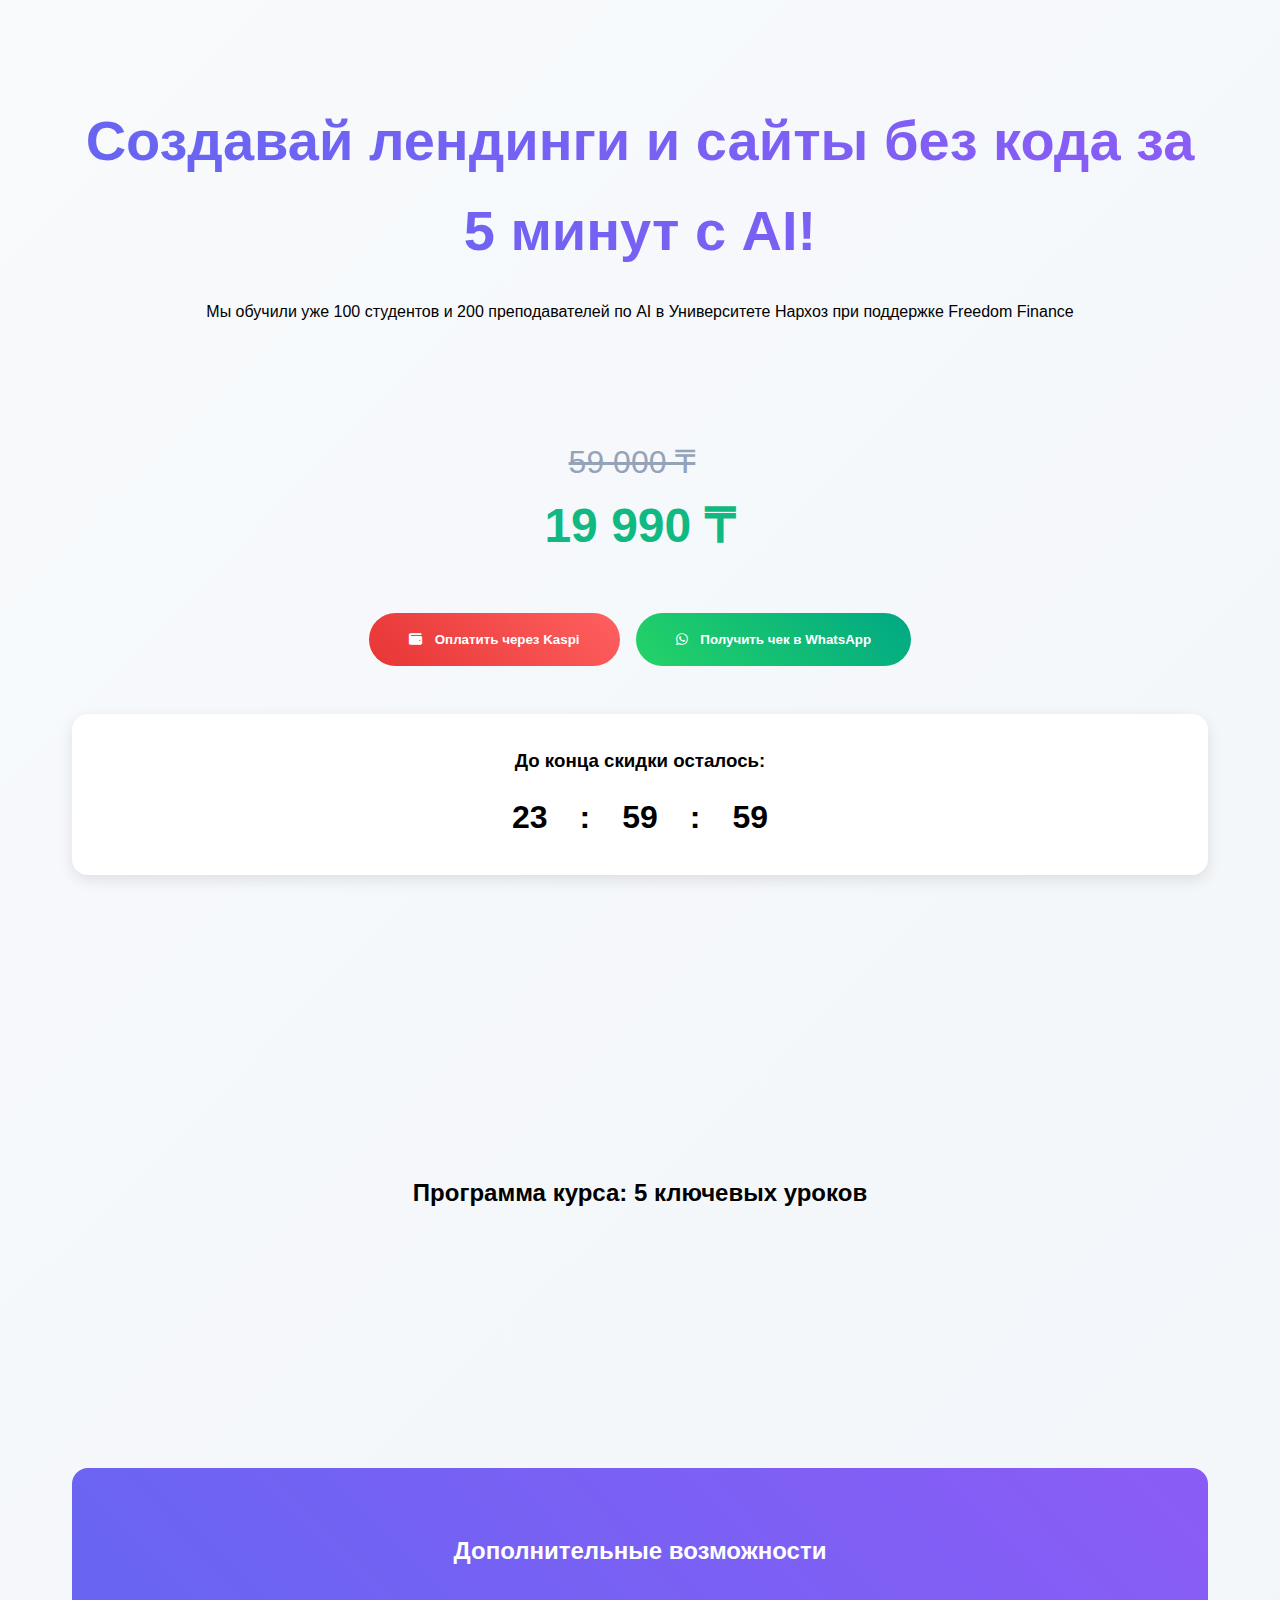
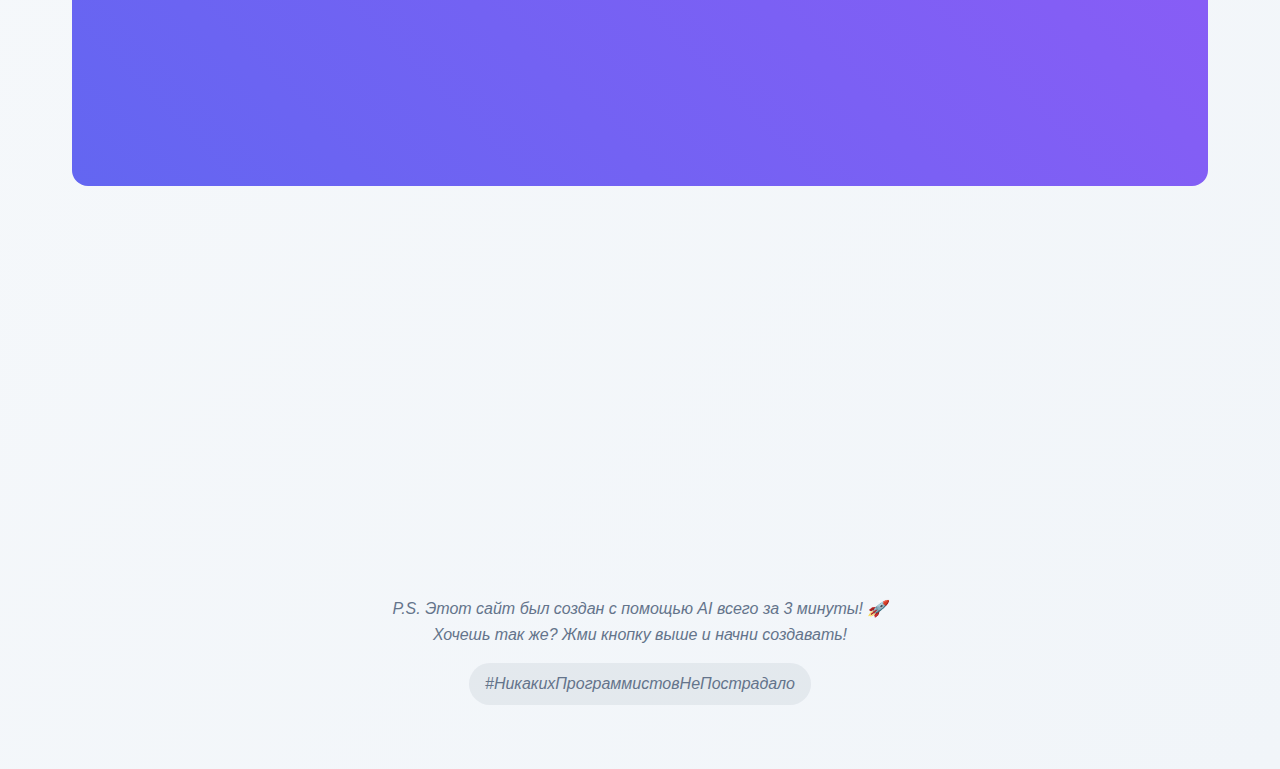
==== course.html @ afd269e9 "lol" ====
<!DOCTYPE html>
<html lang="ru">
<head>
    <meta charset="UTF-8">
    <meta name="viewport" content="width=device-width, initial-scale=1.0">
    <title>WebDev - Создание сайтов с AI</title>
    <link rel="stylesheet" href="https://cdnjs.cloudflare.com/ajax/libs/font-awesome/6.0.0/css/all.min.css">
    <style>
        :root {
            --primary: #6366f1;
            --secondary: #8b5cf6;
            --accent: #ec4899;
        }

        * {
            margin: 0;
            padding: 0;
            box-sizing: border-box;
            font-family: 'Arial', sans-serif;
        }

        body {
            background: linear-gradient(135deg, #f8fafc, #f1f5f9);
            line-height: 1.6;
        }

        .container {
            max-width: 1200px;
            margin: 0 auto;
            padding: 2rem;
        }

        /* Header */
        .header {
            text-align: center;
            padding: 4rem 0;
            animation: fadeIn 1s ease-in;
        }

        .header h1 {
            font-size: 3.5rem;
            margin-bottom: 1.5rem;
            background: linear-gradient(45deg, var(--primary), var(--secondary));
            -webkit-background-clip: text;
            -webkit-text-fill-color: transparent;
        }

        /* Price Section */
        .pricing {
            text-align: center;
            margin: 3rem 0;
            animation: slideUp 1s ease-out;
        }

        .price-old {
            font-size: 2rem;
            color: #94a3b8;
            text-decoration: line-through;
            margin-right: 1rem;
        }

        .price-new {
            font-size: 3rem;
            color: #10b981;
            font-weight: bold;
        }

        /* Buttons */
        .cta-buttons {
            display: flex;
            gap: 1rem;
            justify-content: center;
            flex-wrap: wrap;
            margin: 3rem 0;
        }

        .btn {
            padding: 1.2rem 2.5rem;
            border: none;
            border-radius: 50px;
            font-weight: bold;
            cursor: pointer;
            transition: all 0.3s ease;
            display: flex;
            align-items: center;
            gap: 0.8rem;
        }

        .btn-kaspi {
            background: linear-gradient(45deg, #e73535, #ff6060);
            color: white;
        }

        .btn-whatsapp {
            background: linear-gradient(45deg, #25d366, #00a884);
            color: white;
        }

        .btn:hover {
            transform: translateY(-3px);
            box-shadow: 0 10px 20px rgba(0,0,0,0.1);
        }

        /* Features */
        .features {
            display: grid;
            grid-template-columns: repeat(auto-fit, minmax(250px, 1fr));
            gap: 2rem;
            margin: 4rem 0;
        }

        .feature-card {
            background: white;
            padding: 2rem;
            border-radius: 1rem;
            box-shadow: 0 5px 15px rgba(0,0,0,0.1);
            transition: transform 0.3s ease;
        }

        .feature-card:hover {
            transform: translateY(-5px);
        }

        /* Timer */
        .timer {
            background: white;
            padding: 2rem;
            border-radius: 1rem;
            text-align: center;
            margin: 3rem 0;
            box-shadow: 0 5px 15px rgba(0,0,0,0.1);
        }

        .timer-numbers {
            display: flex;
            justify-content: center;
            gap: 2rem;
            margin-top: 1rem;
            font-size: 2rem;
            font-weight: bold;
        }

        /* Course Structure */
        .course-structure {
            display: grid;
            gap: 2rem;
            margin: 4rem 0;
        }

        .lesson-card {
            background: white;
            padding: 2rem;
            border-radius: 1rem;
            display: flex;
            align-items: center;
            gap: 1.5rem;
            box-shadow: 0 5px 15px rgba(0,0,0,0.1);
            transition: transform 0.3s ease;
        }

        .lesson-card:hover {
            transform: translateY(-5px);
        }

        .lesson-number {
            font-size: 2.5rem;
            color: var(--primary);
            min-width: 60px;
        }

        /* Gallery */
        .gallery {
            display: grid;
            grid-template-columns: repeat(auto-fit, minmax(250px, 1fr));
            gap: 1rem;
            margin: 4rem 0;
        }

        .gallery img {
            width: 100%;
            height: 250px;
            object-fit: cover;
            border-radius: 1rem;
            transition: transform 0.3s ease;
        }

        .gallery img:hover {
            transform: scale(1.05);
        }

        /* Bonuses */
        .bonuses {
            background: linear-gradient(45deg, var(--primary), var(--secondary));
            color: white;
            padding: 4rem 2rem;
            border-radius: 1rem;
            margin: 4rem 0;
            text-align: center;
        }

        .bonus-card {
            background: rgba(255,255,255,0.1);
            padding: 2rem;
            border-radius: 1rem;
            margin: 1rem;
            backdrop-filter: blur(10px);
        }

        /* Footer */
        .footer-note {
            text-align: center;
            padding: 2rem;
            color: #64748b;
            font-style: italic;
            animation: fadeIn 1s ease-in;
        }

        .footer-note span {
            display: inline-block;
            background: rgba(100, 116, 139, 0.1);
            padding: 0.5rem 1rem;
            border-radius: 50px;
            margin-top: 1rem;
        }

        /* Mobile Styles */
        @media (max-width: 768px) {
            .header h1 {
                font-size: 2.5rem;
            }

            .btn {
                width: 100%;
                justify-content: center;
            }

            .lesson-card {
                flex-direction: column;
                text-align: center;
            }
        }

        /* Animations */
        @keyframes fadeIn {
            from { opacity: 0; }
            to { opacity: 1; }
        }

        @keyframes slideUp {
            from { transform: translateY(50px); opacity: 0; }
            to { transform: translateY(0); opacity: 1; }
        }
    </style>
</head>
<body>
    <div class="container">
        <header class="header">
            <h1>Создавай лендинги и сайты без кода за 5 минут с AI!</h1>
            <p>Мы обучили уже 100 студентов и 200 преподавателей по AI в Университете Нархоз при поддержке Freedom Finance</p>
        </header>

        <div class="pricing">
            <div class="price-old">59 000 ₸</div>
            <div class="price-new">19 990 ₸</div>
        </div>

        <div class="cta-buttons">
            <button class="btn btn-kaspi">
                <i class="fas fa-wallet"></i>
                Оплатить через Kaspi
            </button>
            <button class="btn btn-whatsapp">
                <i class="fab fa-whatsapp"></i>
                Получить чек в WhatsApp
            </button>
        </div>

        <div class="timer">
            <h3>До конца скидки осталось:</h3>
            <div class="timer-numbers" id="timer"></div>
        </div>

        <section class="features">
            <div class="feature-card">
                <h3>📚 Что внутри курса?</h3>
                <p>5 уроков, после которых вы сможете создавать сайты с нуля и зарабатывать</p>
            </div>
            <div class="feature-card">
                <h3>🎥 Видео-уроки</h3>
                <p>15+ практических видеоуроков с подробными инструкциями</p>
            </div>
            <div class="feature-card">
                <h3>💬 Поддержка 24/7</h3>
                <p>Персональный куратор и чат с преподавателями</p>
            </div>
        </section>

        <section class="course-structure">
            <h2 style="text-align: center; margin-bottom: 2rem;">Программа курса: 5 ключевых уроков</h2>
            <div class="lesson-card">
                <div class="lesson-number">1</div>
                <div>
                    <h3>Основы AI-конструктора</h3>
                    <p>Знакомство с интерфейсом и базовыми функциями платформы</p>
                </div>
            </div>
            <!-- Остальные уроки 2-5 -->
        </section>

        <div class="bonuses">
            <h2>Дополнительные возможности</h2>
            <div class="bonus-card">
                <h3>🚀 Техподдержка 24/7</h3>
                <p>Персональный помощник на всех этапах обучения</p>
            </div>
            <!-- Остальные бонусы -->
        </div>

        <div class="gallery">
            <img src="https://images.unsplash.com/photo-1550439062-609e1531270e" alt="Работа за компьютером">
            <img src="https://images.unsplash.com/photo-1519389950473-47ba0277781c" alt="Командная работа">
            <img src="https://images.unsplash.com/photo-1461749280684-dccba630e2f6" alt="Программирование">
        </div>

        <div class="footer-note">
            <p>P.S. Этот сайт был создан с помощью AI всего за 3 минуты! 🚀<br>
            Хочешь так же? Жми кнопку выше и начни создавать!</p>
            <span>#НикакихПрограммистовНеПострадало</span>
        </div>
    </div>

    <script>
        // Таймер
        function updateTimer() {
            const deadline = new Date(Date.now() + 86400000);
            const timer = document.getElementById('timer');
            
            function getTimeRemaining() {
                const total = deadline - Date.now();
                const hours = Math.floor(total / (1000 * 60 * 60));
                const minutes = Math.floor((total / 1000 / 60) % 60);
                const seconds = Math.floor((total / 1000) % 60);
                return { total, hours, minutes, seconds };
            }

            function update() {
                const t = getTimeRemaining();
                timer.innerHTML = `
                    <div>${t.hours.toString().padStart(2, '0')}</div>:
                    <div>${t.minutes.toString().padStart(2, '0')}</div>:
                    <div>${t.seconds.toString().padStart(2, '0')}</div>
                `;
                if (t.total <= 0) clearInterval(timeinterval);
            }

            update();
            const timeinterval = setInterval(update, 1000);
        }

        // Инициализация анимаций
        document.addEventListener('DOMContentLoaded', () => {
            updateTimer();
            
            const animatedElements = document.querySelectorAll(
                '.feature-card, .timer, .lesson-card, .bonus-card, .gallery img'
            );

            animatedElements.forEach(el => {
                el.style.opacity = '0';
                el.style.transform = 'translateY(20px)';
            });

            const observer = new IntersectionObserver((entries) => {
                entries.forEach(entry => {
                    if (entry.isIntersecting) {
                        entry.target.style.opacity = '1';
                        entry.target.style.transform = 'translateY(0)';
                        entry.target.style.transition = 'all 0.6s ease-out';
                    }
                });
            }, { threshold: 0.1 });

            animatedElements.forEach(el => observer.observe(el));
        });
    </script>
</body>
</html>
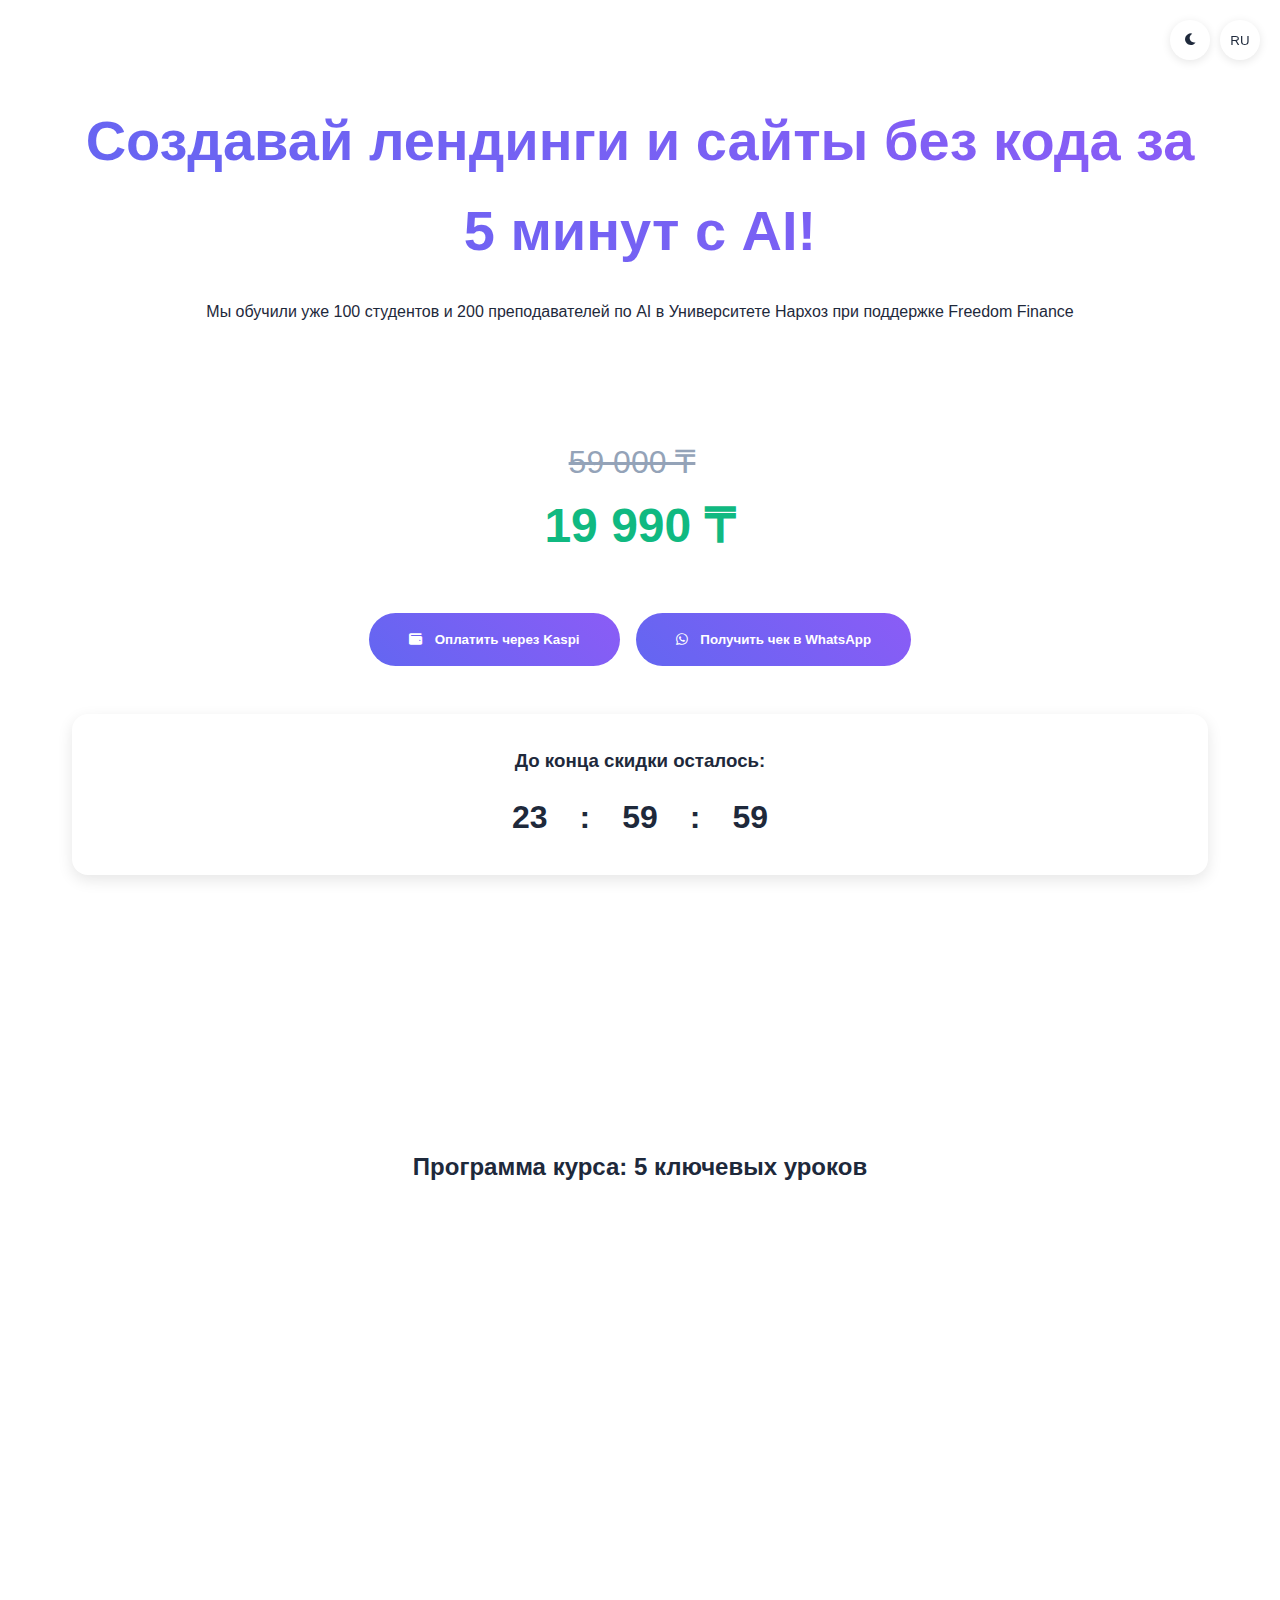
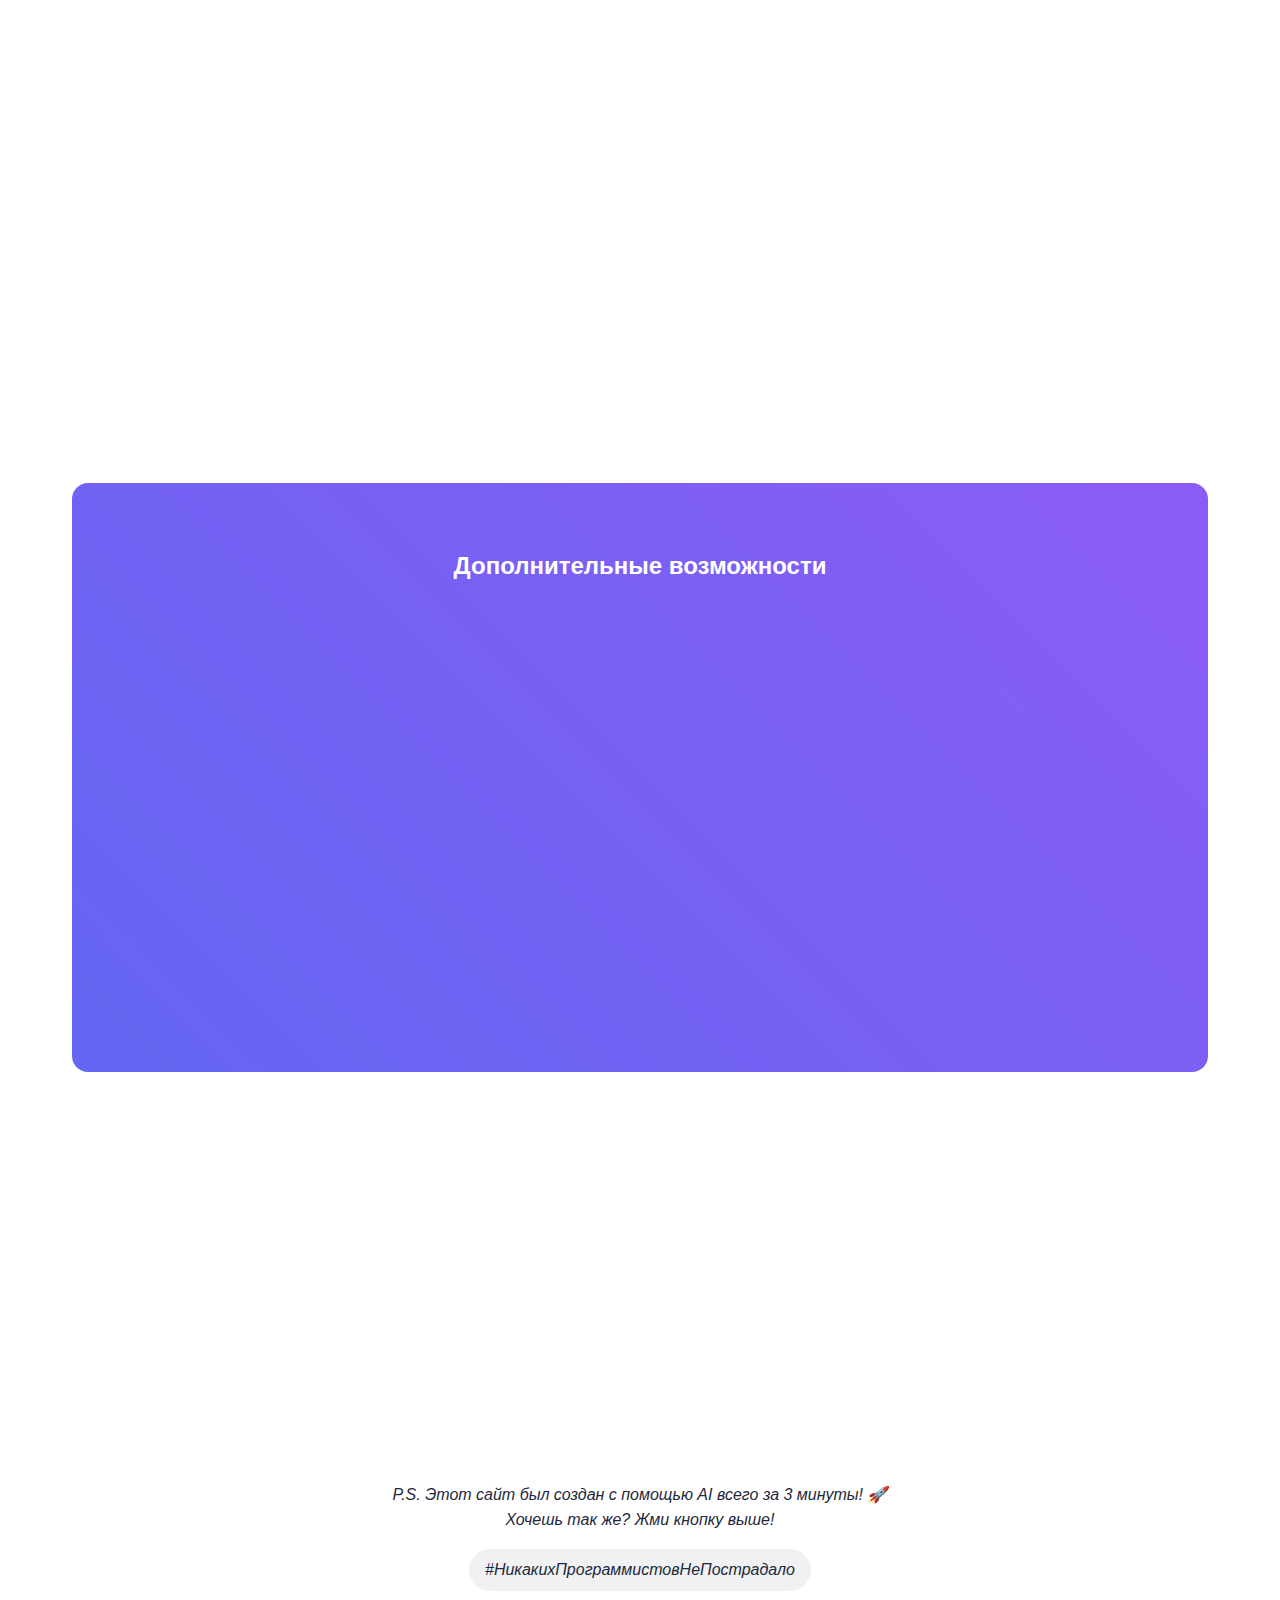
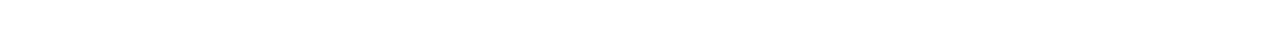
==== commit 323f3c5d: "lol" ====
--- a/course.html
+++ b/course.html
@@ -3,13 +3,26 @@
 <head>
     <meta charset="UTF-8">
     <meta name="viewport" content="width=device-width, initial-scale=1.0">
-    <title>WebDev - Создание сайтов с AI</title>
+    <title>WebDev - AI сайттар жасау</title>
     <link rel="stylesheet" href="https://cdnjs.cloudflare.com/ajax/libs/font-awesome/6.0.0/css/all.min.css">
     <style>
         :root {
             --primary: #6366f1;
             --secondary: #8b5cf6;
             --accent: #ec4899;
+            --bg: #ffffff;
+            --text: #1e293b;
+            --card-bg: #ffffff;
+            --shadow: rgba(0,0,0,0.1);
+        }
+
+        .dark-theme {
+            --bg: #0f172a;
+            --text: #f8fafc;
+            --card-bg: #1e293b;
+            --shadow: rgba(255,255,255,0.05);
+            --primary: #818cf8;
+            --secondary: #a78bfa;
         }
 
         * {
@@ -20,8 +33,10 @@
         }
 
         body {
-            background: linear-gradient(135deg, #f8fafc, #f1f5f9);
+            background: var(--bg);
+            color: var(--text);
             line-height: 1.6;
+            transition: all 0.3s ease;
         }
 
         .container {
@@ -30,7 +45,29 @@
             padding: 2rem;
         }
 
-        /* Header */
+        .controls {
+            position: fixed;
+            top: 20px;
+            right: 20px;
+            display: flex;
+            gap: 10px;
+            z-index: 1000;
+        }
+
+        .theme-toggle, .lang-toggle {
+            width: 40px;
+            height: 40px;
+            border-radius: 50%;
+            background: var(--card-bg);
+            border: none;
+            cursor: pointer;
+            display: flex;
+            align-items: center;
+            justify-content: center;
+            box-shadow: 0 2px 10px var(--shadow);
+            color: var(--text);
+        }
+
         .header {
             text-align: center;
             padding: 4rem 0;
@@ -45,7 +82,6 @@
             -webkit-text-fill-color: transparent;
         }
 
-        /* Price Section */
         .pricing {
             text-align: center;
             margin: 3rem 0;
@@ -65,7 +101,6 @@
             font-weight: bold;
         }
 
-        /* Buttons */
         .cta-buttons {
             display: flex;
             gap: 1rem;
@@ -84,24 +119,15 @@
             display: flex;
             align-items: center;
             gap: 0.8rem;
-        }
-
-        .btn-kaspi {
-            background: linear-gradient(45deg, #e73535, #ff6060);
-            color: white;
-        }
-
-        .btn-whatsapp {
-            background: linear-gradient(45deg, #25d366, #00a884);
+            background: linear-gradient(45deg, var(--primary), var(--secondary));
             color: white;
         }
 
         .btn:hover {
             transform: translateY(-3px);
-            box-shadow: 0 10px 20px rgba(0,0,0,0.1);
-        }
-
-        /* Features */
+            box-shadow: 0 10px 20px var(--shadow);
+        }
+
         .features {
             display: grid;
             grid-template-columns: repeat(auto-fit, minmax(250px, 1fr));
@@ -110,10 +136,10 @@
         }
 
         .feature-card {
-            background: white;
-            padding: 2rem;
-            border-radius: 1rem;
-            box-shadow: 0 5px 15px rgba(0,0,0,0.1);
+            background: var(--card-bg);
+            padding: 2rem;
+            border-radius: 1rem;
+            box-shadow: 0 5px 15px var(--shadow);
             transition: transform 0.3s ease;
         }
 
@@ -121,14 +147,13 @@
             transform: translateY(-5px);
         }
 
-        /* Timer */
         .timer {
-            background: white;
+            background: var(--card-bg);
             padding: 2rem;
             border-radius: 1rem;
             text-align: center;
             margin: 3rem 0;
-            box-shadow: 0 5px 15px rgba(0,0,0,0.1);
+            box-shadow: 0 5px 15px var(--shadow);
         }
 
         .timer-numbers {
@@ -140,7 +165,6 @@
             font-weight: bold;
         }
 
-        /* Course Structure */
         .course-structure {
             display: grid;
             gap: 2rem;
@@ -148,13 +172,13 @@
         }
 
         .lesson-card {
-            background: white;
+            background: var(--card-bg);
             padding: 2rem;
             border-radius: 1rem;
             display: flex;
             align-items: center;
             gap: 1.5rem;
-            box-shadow: 0 5px 15px rgba(0,0,0,0.1);
+            box-shadow: 0 5px 15px var(--shadow);
             transition: transform 0.3s ease;
         }
 
@@ -168,7 +192,6 @@
             min-width: 60px;
         }
 
-        /* Gallery */
         .gallery {
             display: grid;
             grid-template-columns: repeat(auto-fit, minmax(250px, 1fr));
@@ -188,7 +211,6 @@
             transform: scale(1.05);
         }
 
-        /* Bonuses */
         .bonuses {
             background: linear-gradient(45deg, var(--primary), var(--secondary));
             color: white;
@@ -206,11 +228,10 @@
             backdrop-filter: blur(10px);
         }
 
-        /* Footer */
         .footer-note {
             text-align: center;
             padding: 2rem;
-            color: #64748b;
+            color: var(--text);
             font-style: italic;
             animation: fadeIn 1s ease-in;
         }
@@ -223,7 +244,6 @@
             margin-top: 1rem;
         }
 
-        /* Mobile Styles */
         @media (max-width: 768px) {
             .header h1 {
                 font-size: 2.5rem;
@@ -238,9 +258,13 @@
                 flex-direction: column;
                 text-align: center;
             }
-        }
-
-        /* Animations */
+
+            .controls {
+                top: 10px;
+                right: 10px;
+            }
+        }
+
         @keyframes fadeIn {
             from { opacity: 0; }
             to { opacity: 1; }
@@ -252,68 +276,121 @@
         }
     </style>
 </head>
-<body>
+<body class="light-theme">
+    <div class="controls">
+        <button class="theme-toggle" onclick="toggleTheme()">
+            <i class="fas fa-moon"></i>
+        </button>
+        <button class="lang-toggle" onclick="toggleLanguage()">
+            <span>RU</span>
+        </button>
+    </div>
+
     <div class="container">
         <header class="header">
-            <h1>Создавай лендинги и сайты без кода за 5 минут с AI!</h1>
-            <p>Мы обучили уже 100 студентов и 200 преподавателей по AI в Университете Нархоз при поддержке Freedom Finance</p>
+            <h1 data-ru="Создавай лендинги и сайты без кода за 5 минут с AI!" 
+                data-kz="AI көмегімен 5 минутта кодсыз лендингтер мен сайттар жасаңыз!">
+                Создавай лендинги и сайты без кода за 5 минут с AI!
+            </h1>
+            <p data-ru="Мы обучили уже 100 студентов и 200 преподавателей по AI в Университете Нархоз при поддержке Freedom Finance"
+               data-kz="Біз Freedom Finance қолдауымен Нәрхоз Университетінде 100 студент пен 200 оқытушыны AI бойынша оқыттық">
+                Мы обучили уже 100 студентов и 200 преподавателей по AI в Университете Нархоз при поддержке Freedom Finance
+            </p>
         </header>
 
         <div class="pricing">
-            <div class="price-old">59 000 ₸</div>
-            <div class="price-new">19 990 ₸</div>
+            <div class="price-old" data-ru="59 000 ₸" data-kz="59 000 ₸">59 000 ₸</div>
+            <div class="price-new" data-ru="19 990 ₸" data-kz="19 990 ₸">19 990 ₸</div>
         </div>
 
         <div class="cta-buttons">
-            <button class="btn btn-kaspi">
+            <button class="btn">
                 <i class="fas fa-wallet"></i>
-                Оплатить через Kaspi
+                <span data-ru="Оплатить через Kaspi" data-kz="Kaspi арқылы төлеу">Оплатить через Kaspi</span>
             </button>
-            <button class="btn btn-whatsapp">
+            <button class="btn">
                 <i class="fab fa-whatsapp"></i>
-                Получить чек в WhatsApp
+                <span data-ru="Получить чек в WhatsApp" data-kz="WhatsApp-те төлқұжат алу">Получить чек в WhatsApp</span>
             </button>
         </div>
 
         <div class="timer">
-            <h3>До конца скидки осталось:</h3>
+            <h3 data-ru="До конца скидки осталось:" data-kz="Жеңілдіктің аяқталуына:">До конца скидки осталось:</h3>
             <div class="timer-numbers" id="timer"></div>
         </div>
 
         <section class="features">
             <div class="feature-card">
-                <h3>📚 Что внутри курса?</h3>
-                <p>5 уроков, после которых вы сможете создавать сайты с нуля и зарабатывать</p>
+                <h3>📚 <span data-ru="Что внутри курса?" data-kz="Курста нені үйренемін?">Что внутри курса?</span></h3>
+                <p data-ru="5 уроков для создания сайтов и заработка" data-kz="Сайт жасауға және табыс табуға 5 сабақ">5 уроков для создания сайтов и заработка</p>
             </div>
             <div class="feature-card">
-                <h3>🎥 Видео-уроки</h3>
-                <p>15+ практических видеоуроков с подробными инструкциями</p>
+                <h3>🎥 <span data-ru="Видео-уроки" data-kz="Бейнесабақтар">Видео-уроки</span></h3>
+                <p data-ru="15+ практических видеоуроков" data-kz="15+ тәжірибелік бейнесабақ">15+ практических видеоуроков</p>
             </div>
             <div class="feature-card">
-                <h3>💬 Поддержка 24/7</h3>
-                <p>Персональный куратор и чат с преподавателями</p>
+                <h3>💬 <span data-ru="Поддержка 24/7" data-kz="Қолдау 24/7">Поддержка 24/7</span></h3>
+                <p data-ru="Персональный куратор и чат" data-kz="Жеке куратор және чат">Персональный куратор и чат</p>
             </div>
         </section>
 
         <section class="course-structure">
-            <h2 style="text-align: center; margin-bottom: 2rem;">Программа курса: 5 ключевых уроков</h2>
+            <h2 style="text-align: center; margin-bottom: 2rem;" 
+                data-ru="Программа курса: 5 ключевых уроков" 
+                data-kz="Курс бағдарламасы: 5 негізгі сабақ">
+                Программа курса: 5 ключевых уроков
+            </h2>
             <div class="lesson-card">
                 <div class="lesson-number">1</div>
                 <div>
-                    <h3>Основы AI-конструктора</h3>
-                    <p>Знакомство с интерфейсом и базовыми функциями платформы</p>
+                    <h3 data-ru="Основы AI-конструктора" data-kz="AI-құрастырғыштың негіздері">Основы AI-конструктора</h3>
+                    <p data-ru="Знакомство с интерфейсом платформы" data-kz="Платформа интерфейсімен танысу">Знакомство с интерфейсом платформы</p>
                 </div>
             </div>
-            <!-- Остальные уроки 2-5 -->
+            <div class="lesson-card">
+                <div class="lesson-number">2</div>
+                <div>
+                    <h3 data-ru="Создание лендинга" data-kz="Лендинг жасау">Создание лендинга</h3>
+                    <p data-ru="Разработка продающей страницы за 5 минут" data-kz="5 минутта сатылым бетін жасау">Разработка продающей страницы за 5 минут</p>
+                </div>
+            </div>
+            <div class="lesson-card">
+                <div class="lesson-number">3</div>
+                <div>
+                    <h3 data-ru="Интернет-магазин" data-kz="Интернет-дүкен">Интернет-магазин</h3>
+                    <p data-ru="Настройка каталога и платежей" data-kz="Каталог және төлемдерді баптау">Настройка каталога и платежей</p>
+                </div>
+            </div>
+            <div class="lesson-card">
+                <div class="lesson-number">4</div>
+                <div>
+                    <h3 data-ru="Монетизация" data-kz="Табыс табу">Монетизация</h3>
+                    <p data-ru="Стратегии заработка на проектах" data-kz="Жобалар арқылы табыс табу стратегиялары">Стратегии заработка на проектах</p>
+                </div>
+            </div>
+            <div class="lesson-card">
+                <div class="lesson-number">5</div>
+                <div>
+                    <h3 data-ru="Продвижение" data-kz="Жарнамалау">Продвижение</h3>
+                    <p data-ru="SEO и маркетинг для сайтов" data-kz="Сайттарға арналған SEO және маркетинг">SEO и маркетинг для сайтов</p>
+                </div>
+            </div>
         </section>
 
         <div class="bonuses">
-            <h2>Дополнительные возможности</h2>
+            <h2 data-ru="Дополнительные возможности" data-kz="Қосымша мүмкіндіктер">Дополнительные возможности</h2>
             <div class="bonus-card">
-                <h3>🚀 Техподдержка 24/7</h3>
-                <p>Персональный помощник на всех этапах обучения</p>
-            </div>
-            <!-- Остальные бонусы -->
+                <h3>🚀 <span data-ru="Техподдержка 24/7" data-kz="Қолдау 24/7">Техподдержка 24/7</span></h3>
+                <p data-ru="Персональный помощник" data-kz="Жеке көмекші">Персональный помощник</p>
+            </div>
+            <div class="bonus-card">
+                <h3>💼 <span data-ru="Трудоустройство" data-kz="Жұмысқа орналасу">Трудоустройство</span></h3>
+                <p data-ru="Лучших в команду" data-kz="Үздіктерді командаға">Лучших в команду</p>
+            </div>
+            <div class="bonus-card">
+                <h3>🏆 <span data-ru="Ценные призы" data-kz="Құнды жүлделер">Ценные призы</span></h3>
+                <p data-ru="MacBook Pro топ-3" data-kz="MacBook Pro топ-3">MacBook Pro топ-3</p>
+            </div>
         </div>
 
         <div class="gallery">
@@ -323,14 +400,35 @@
         </div>
 
         <div class="footer-note">
-            <p>P.S. Этот сайт был создан с помощью AI всего за 3 минуты! 🚀<br>
-            Хочешь так же? Жми кнопку выше и начни создавать!</p>
-            <span>#НикакихПрограммистовНеПострадало</span>
+            <p data-ru="P.S. Этот сайт был создан с помощью AI всего за 3 минуты! 🚀<br>Хочешь так же? Жми кнопку выше!"
+               data-kz="P.S. Бұл сайт AI көмегімен 3 минутта жасалды! 🚀<br>Сіз де осылай жасағыңыз келе ме? Жоғарыдағы батырманы басыңыз!">
+                P.S. Этот сайт был создан с помощью AI всего за 3 минуты! 🚀<br>
+                Хочешь так же? Жми кнопку выше!
+            </p>
+            <span data-ru="#НикакихПрограммистовНеПострадало" 
+                  data-kz="#ЕшқандайПрограммистЗардапШегенЖоқ">#НикакихПрограммистовНеПострадало</span>
         </div>
     </div>
 
     <script>
-        // Таймер
+        function toggleTheme() {
+            document.body.classList.toggle('dark-theme');
+            const themeBtn = document.querySelector('.theme-toggle');
+            themeBtn.innerHTML = document.body.classList.contains('dark-theme') ? 
+                '<i class="fas fa-sun"></i>' : '<i class="fas fa-moon"></i>';
+            localStorage.setItem('theme', document.body.classList.contains('dark-theme') ? 'dark' : 'light');
+        }
+
+        let currentLang = 'ru';
+        function toggleLanguage() {
+            currentLang = currentLang === 'ru' ? 'kz' : 'ru';
+            document.querySelectorAll('[data-ru], [data-kz]').forEach(el => {
+                el.textContent = el.getAttribute(`data-${currentLang}`);
+            });
+            document.querySelector('.lang-toggle span').textContent = currentLang.toUpperCase();
+            localStorage.setItem('lang', currentLang);
+        }
+
         function updateTimer() {
             const deadline = new Date(Date.now() + 86400000);
             const timer = document.getElementById('timer');
@@ -357,10 +455,15 @@
             const timeinterval = setInterval(update, 1000);
         }
 
-        // Инициализация анимаций
         document.addEventListener('DOMContentLoaded', () => {
+            const savedTheme = localStorage.getItem('theme') || 'light';
+            if(savedTheme === 'dark') toggleTheme();
+
+            const savedLang = localStorage.getItem('lang') || 'ru';
+            if(savedLang === 'kz') toggleLanguage();
+
             updateTimer();
-            
+
             const animatedElements = document.querySelectorAll(
                 '.feature-card, .timer, .lesson-card, .bonus-card, .gallery img'
             );
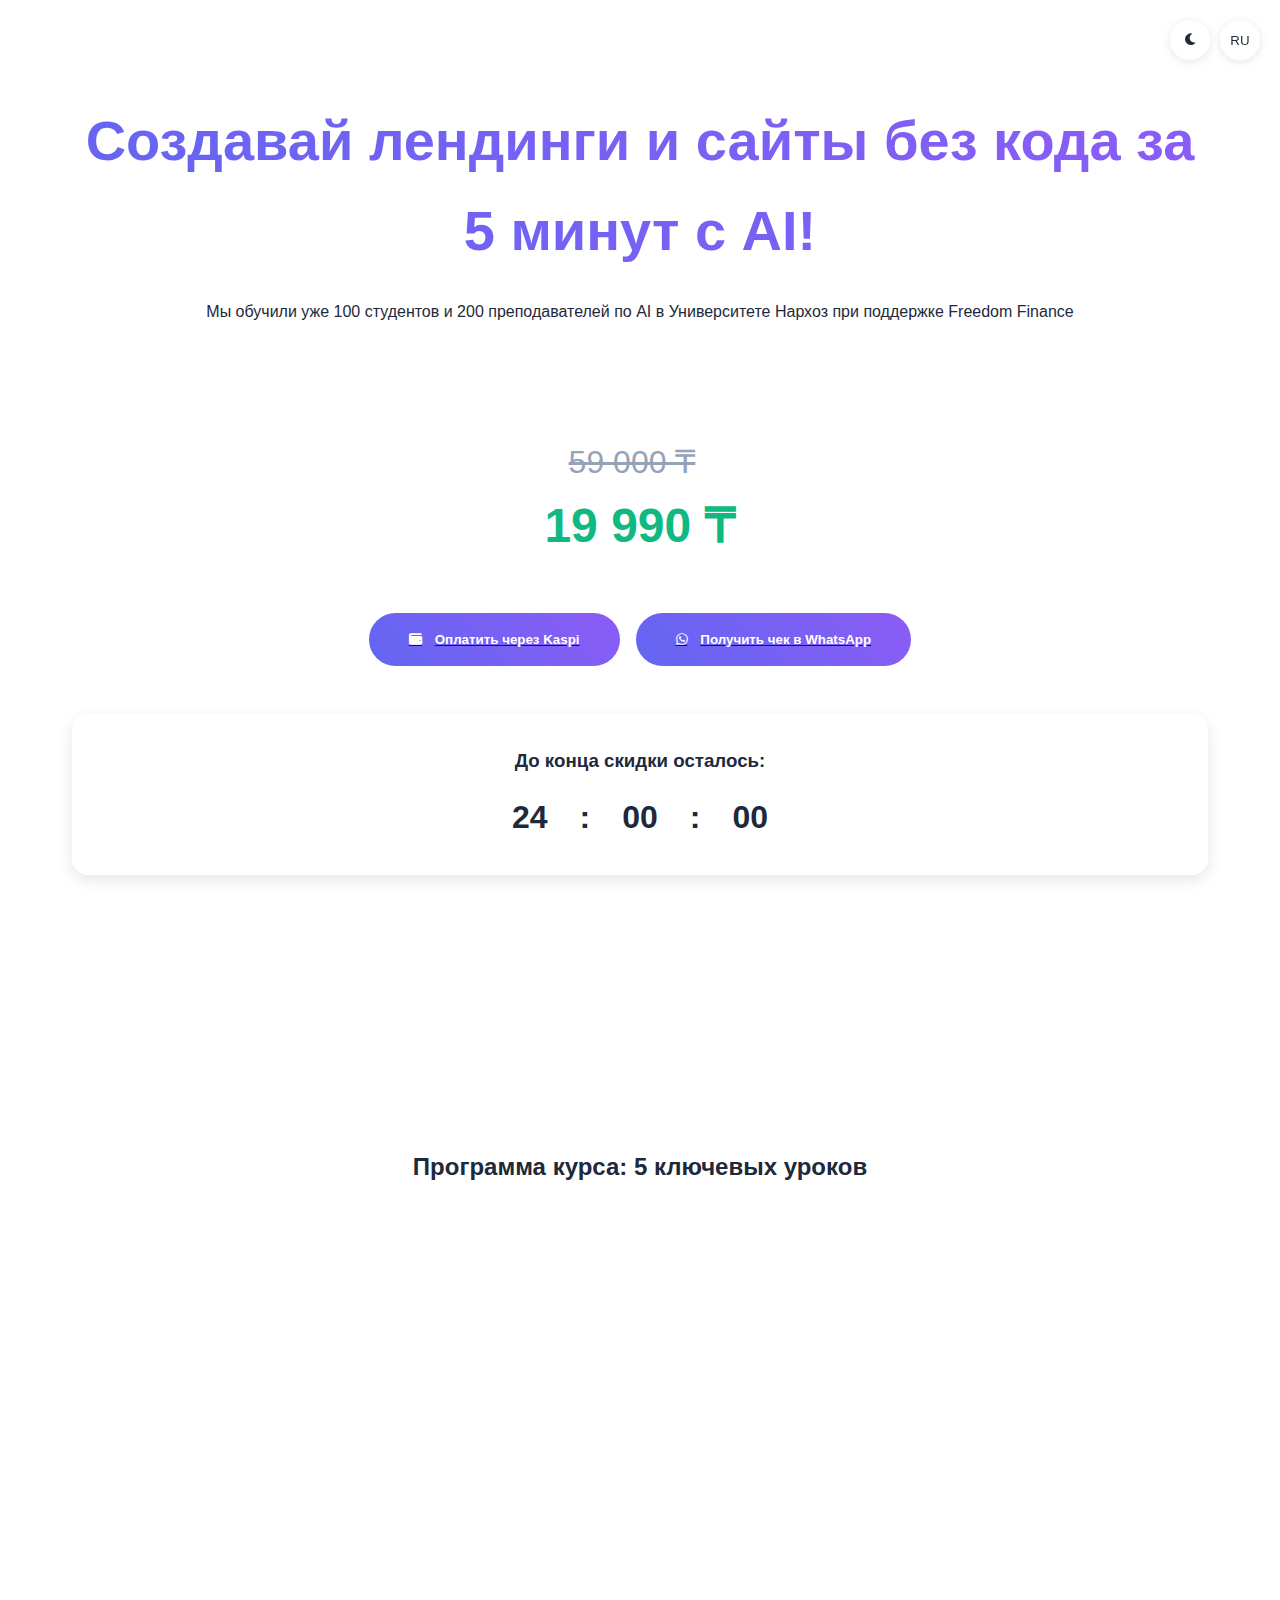
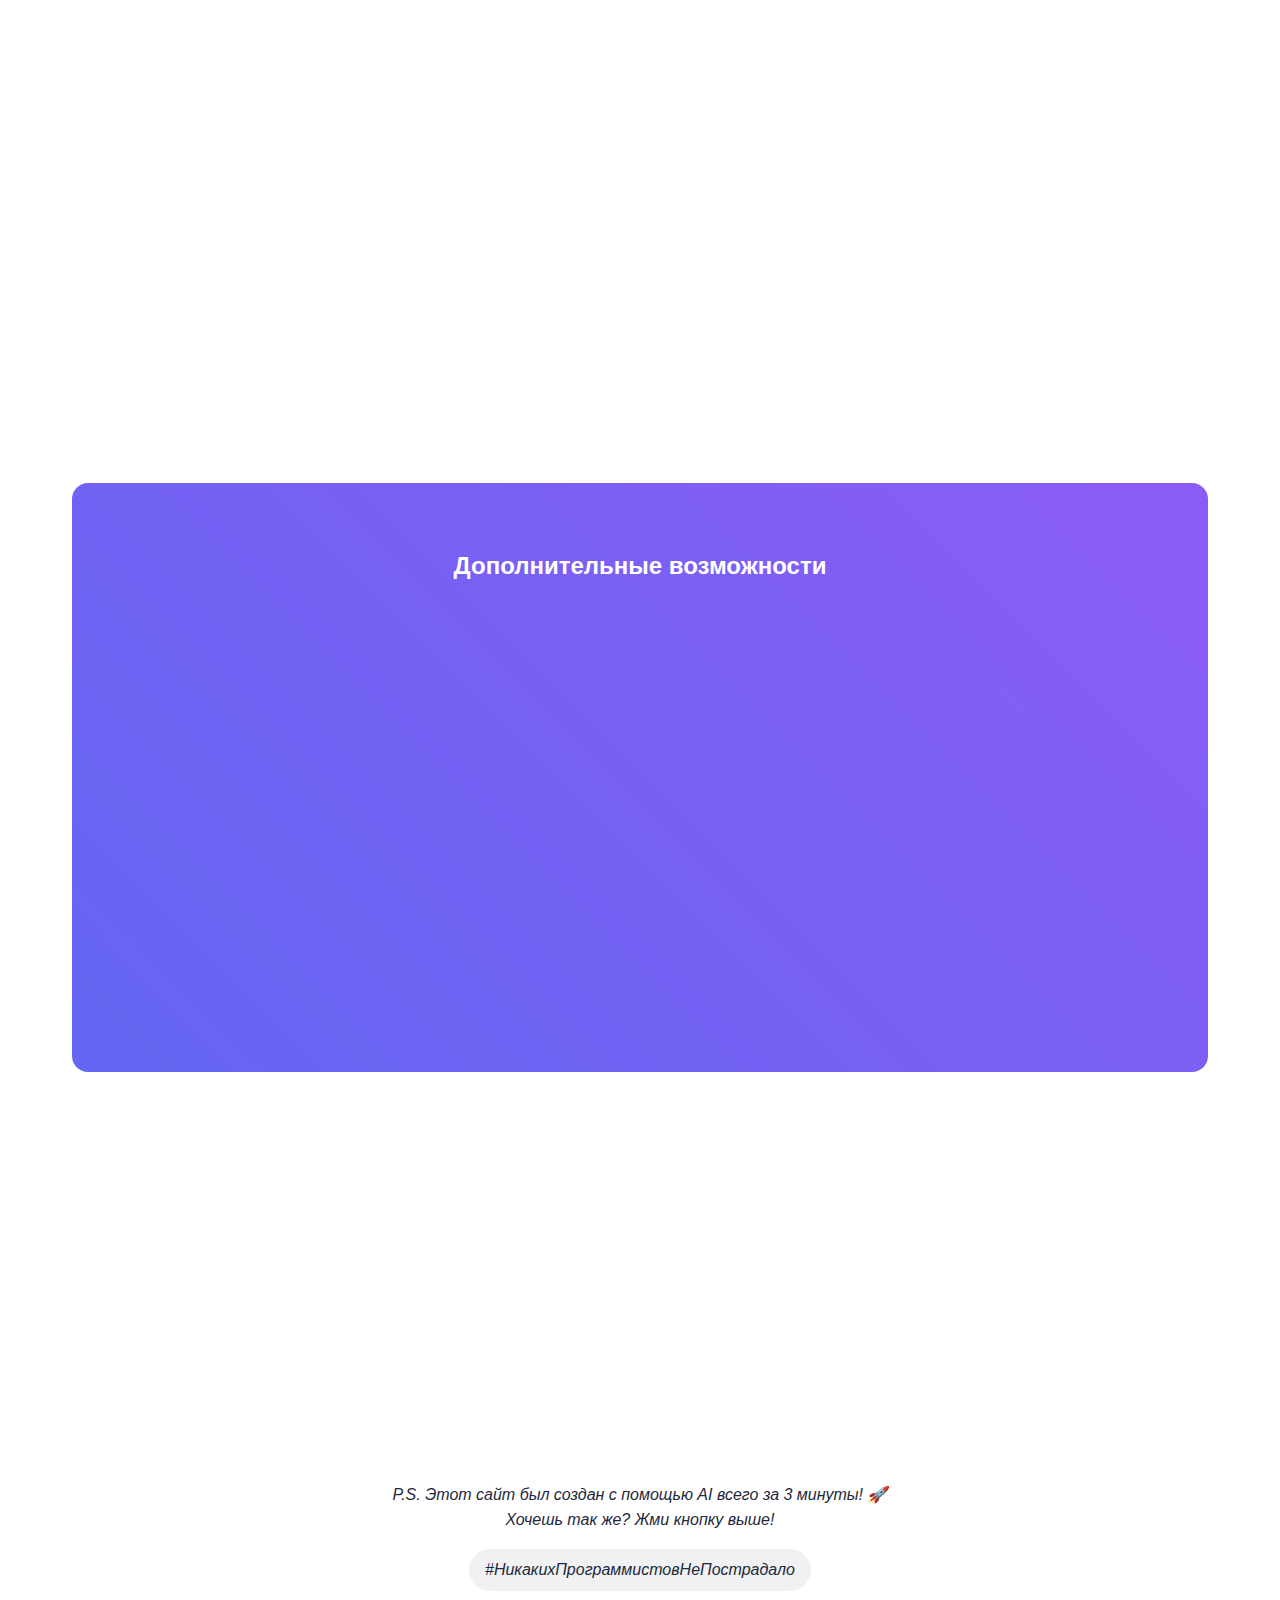
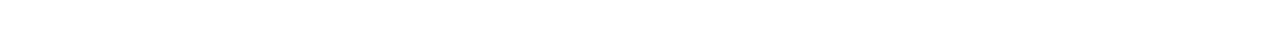
==== commit bac926cb: "lol" ====
--- a/course.html
+++ b/course.html
@@ -304,14 +304,20 @@
         </div>
 
         <div class="cta-buttons">
-            <button class="btn">
-                <i class="fas fa-wallet"></i>
-                <span data-ru="Оплатить через Kaspi" data-kz="Kaspi арқылы төлеу">Оплатить через Kaspi</span>
-            </button>
-            <button class="btn">
-                <i class="fab fa-whatsapp"></i>
-                <span data-ru="Получить чек в WhatsApp" data-kz="WhatsApp-те төлқұжат алу">Получить чек в WhatsApp</span>
-            </button>
+            <a href="https://pay.kaspi.kz/pay/oiur02gn">
+                <button class="btn">
+                    <i class="fas fa-wallet"></i>
+                    <span data-ru="Оплатить через Kaspi" data-kz="Kaspi арқылы төлеу">Оплатить через Kaspi</span>
+                </button>
+            </a>
+            
+            <a href="https://wa.me/77479894879">
+                <button class="btn">
+                    <i class="fab fa-whatsapp"></i>
+                    <span data-ru="Получить чек в WhatsApp" data-kz="WhatsApp-те төлқұжат алу">Получить чек в WhatsApp</span>
+                </button>
+            </a>
+           
         </div>
 
         <div class="timer">
